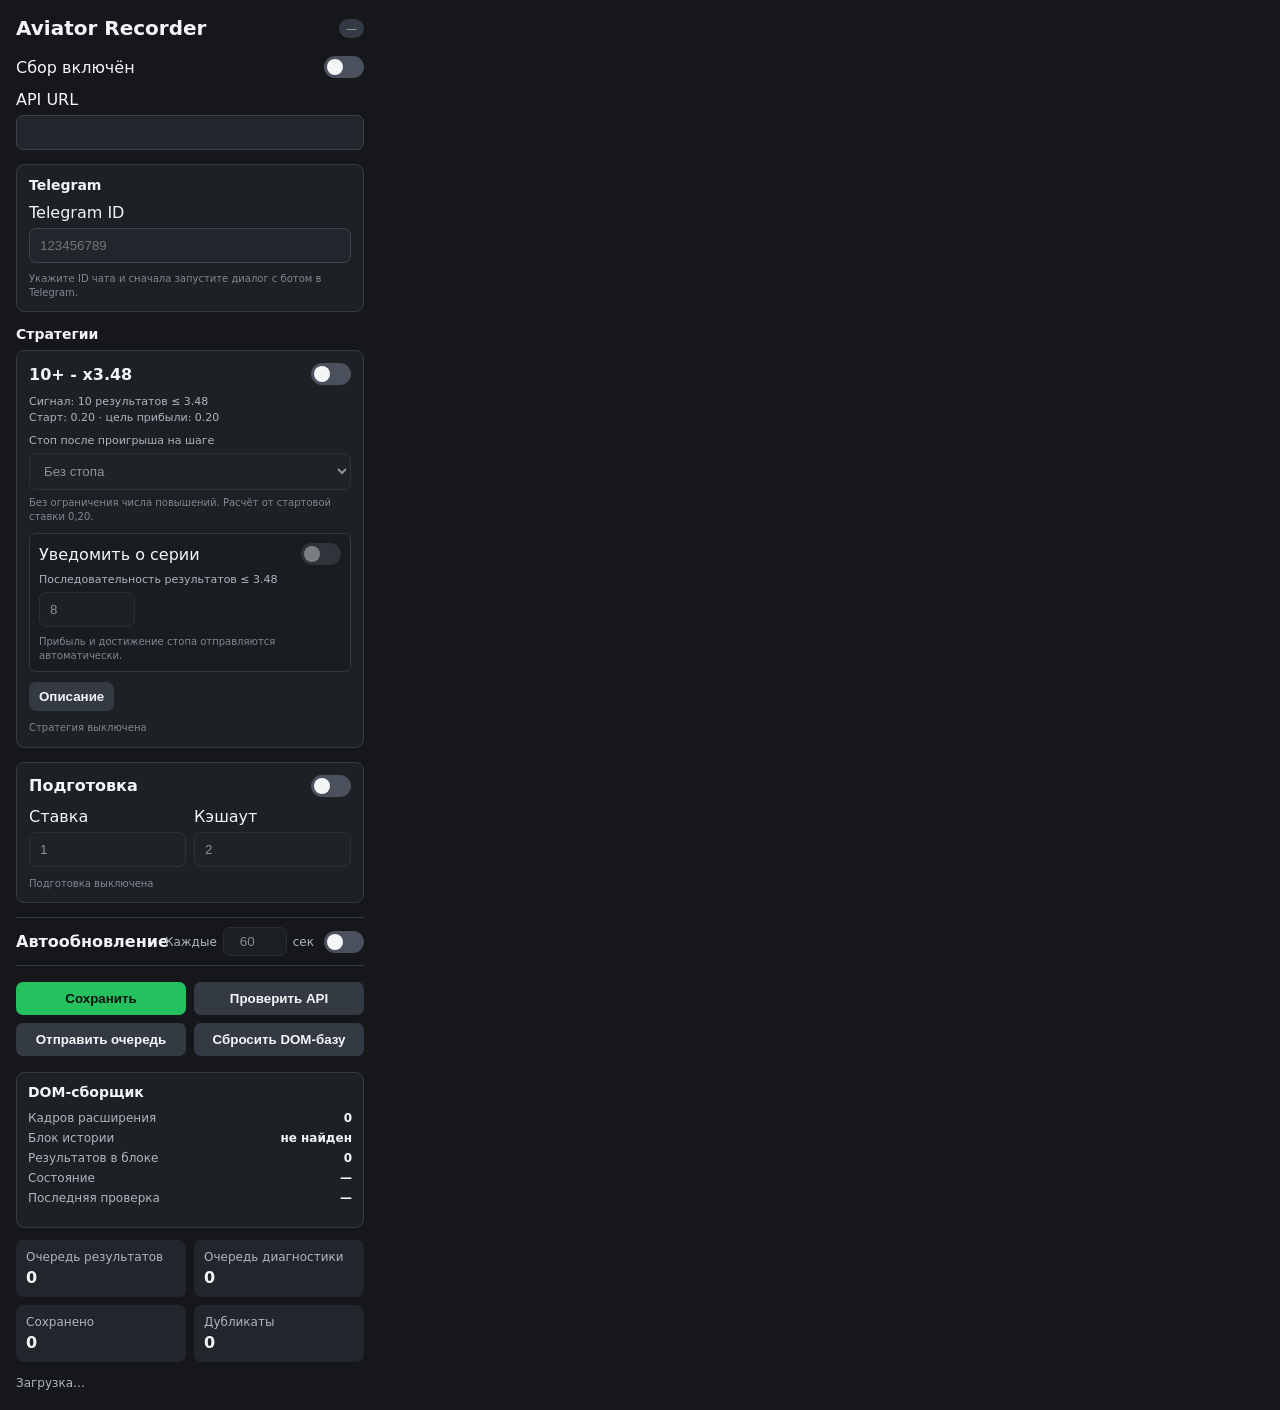
==== extension/src/popup/popup.html @ a1104848 "Что исправлено Подготовка уже при 8/10 При достижении 8/10 теперь выполняется такой порядок:  Состоя" ====
<!doctype html>
<html lang="ru">
<head>
  <meta charset="utf-8">
  <meta name="viewport" content="width=device-width, initial-scale=1">
  <title>Aviator History Recorder</title>
  <link rel="stylesheet" href="popup.css">
</head>
<body>
  <main class="panel">
    <div class="title-row">
      <h1>Aviator Recorder</h1>
      <span id="version" class="version">—</span>
    </div>

    <label class="switch-row">
      <span>Сбор включён</span>
      <span class="toggle-control">
        <input id="enabled" type="checkbox">
        <span class="toggle-track" aria-hidden="true"></span>
      </span>
    </label>

    <label class="field">
      <span>API URL</span>
      <input id="apiBaseUrl" type="url" autocomplete="off" spellcheck="false">
    </label>

    <section class="telegram-card" aria-labelledby="telegram-title">
      <h2 id="telegram-title">Telegram</h2>
      <label class="field">
        <span>Telegram ID</span>
        <input
          id="telegramChatId"
          type="text"
          inputmode="numeric"
          autocomplete="off"
          spellcheck="false"
          placeholder="123456789"
        >
      </label>
      <small id="telegramStatus">
        Укажите ID чата и сначала запустите диалог с ботом в Telegram.
      </small>
    </section>

    <section class="strategies-section" aria-labelledby="strategies-title">
      <h2 id="strategies-title">Стратегии</h2>
      <article class="strategy-card">
        <label class="switch-row strategy-switch">
          <span>10+ - x3.48</span>
          <span class="toggle-control">
            <input id="strategyTenPlusX348Enabled" type="checkbox">
            <span class="toggle-track" aria-hidden="true"></span>
          </span>
        </label>

        <div class="strategy-summary">
          <span>Сигнал: 10 результатов ≤ 3.48</span>
          <span>Старт: 0.20 · цель прибыли: 0.20</span>
        </div>

        <label class="field strategy-stop-field">
          <span>Стоп после проигрыша на шаге</span>
          <select id="strategyTenPlusX348StopStep" disabled></select>
          <small id="strategyStopDetails" class="strategy-stop-details"></small>
        </label>

        <div class="strategy-notification-settings">
          <label class="switch-row notification-switch">
            <span>Уведомить о серии</span>
            <span class="toggle-control">
              <input id="strategyTenPlusX348NotifySeriesEnabled" type="checkbox" disabled>
              <span class="toggle-track" aria-hidden="true"></span>
            </span>
          </label>
          <label class="field strategy-series-field">
            <span>Последовательность результатов ≤ 3.48</span>
            <input
              id="strategyTenPlusX348NotifySeriesLength"
              type="number"
              min="1"
              max="10"
              step="1"
              value="8"
              inputmode="numeric"
              disabled
            >
          </label>
          <small>Прибыль и достижение стопа отправляются автоматически.</small>
        </div>

        <button id="strategyDescription" type="button" class="secondary strategy-description">
          Описание
        </button>
        <small id="strategyStatus">Стратегия выключена</small>
      </article>
    </section>

    <section class="preparation-card" aria-labelledby="preparation-title">
      <label class="switch-row preparation-switch">
        <span id="preparation-title">Подготовка</span>
        <span class="toggle-control">
          <input id="preparationEnabled" type="checkbox">
          <span class="toggle-track" aria-hidden="true"></span>
        </span>
      </label>
      <div class="preparation-fields">
        <label class="field">
          <span>Ставка</span>
          <input
            id="preparationBet"
            type="number"
            min="0.01"
            max="999999999"
            step="0.01"
            value="1"
            inputmode="decimal"
            disabled
          >
        </label>
        <label class="field">
          <span>Кэшаут</span>
          <input
            id="preparationCashout"
            type="number"
            min="1.01"
            max="1000000"
            step="0.01"
            value="2"
            inputmode="decimal"
            disabled
          >
        </label>
      </div>
      <small id="preparationStatus">Подготовка выключена</small>
    </section>

    <section class="reload-row" aria-labelledby="reload-title">
      <span id="reload-title" class="reload-title">Автообновление</span>
      <label class="reload-period" for="pageAutoReloadSeconds">
        <span>Каждые</span>
        <input
          id="pageAutoReloadSeconds"
          type="number"
          min="5"
          max="86400"
          step="1"
          value="60"
          inputmode="numeric"
          aria-label="Интервал автообновления в секундах"
          disabled
        >
        <span>сек</span>
      </label>
      <label class="toggle-control" title="Включить автообновление">
        <input
          id="pageAutoReloadEnabled"
          type="checkbox"
          aria-label="Автообновление"
        >
        <span class="toggle-track" aria-hidden="true"></span>
      </label>
    </section>

    <div class="buttons">
      <button id="save" type="button">Сохранить</button>
      <button id="test" type="button" class="secondary">Проверить API</button>
      <button id="flush" type="button" class="secondary">Отправить очередь</button>
      <button id="resetDom" type="button" class="secondary">Сбросить DOM-базу</button>
    </div>

    <section class="collector-card">
      <h2>DOM-сборщик</h2>
      <div class="collector-row"><span>Кадров расширения</span><strong id="framesSeen">0</strong></div>
      <div class="collector-row"><span>Блок истории</span><strong id="historyFound">не найден</strong></div>
      <div class="collector-row"><span>Результатов в блоке</span><strong id="historySize">0</strong></div>
      <div class="collector-row"><span>Состояние</span><strong id="collectorStage">—</strong></div>
      <div class="collector-row"><span>Последняя проверка</span><strong id="collectorObservedAt">—</strong></div>
      <p id="collectorFrameUrl" class="frame-url"></p>
    </section>

    <section class="status-grid">
      <div><span>Очередь результатов</span><strong id="resultQueueSize">0</strong></div>
      <div><span>Очередь диагностики</span><strong id="sampleQueueSize">0</strong></div>
      <div><span>Сохранено</span><strong id="acceptedResults">0</strong></div>
      <div><span>Дубликаты</span><strong id="duplicateResults">0</strong></div>
    </section>

    <p id="status" class="status">Загрузка…</p>
  </main>

  <dialog id="strategyDescriptionDialog" class="strategy-dialog">
    <div class="strategy-dialog-header">
      <strong>10+ - x3.48</strong>
      <button id="strategyDescriptionClose" type="button" class="secondary">Закрыть</button>
    </div>
    <ol>
      <li>Стратегия считает подряд результаты, которые меньше либо равны 3.48.</li>
      <li>На значении 8/10 автообновление страницы приостанавливается.</li>
      <li>Если до 10/10 выпадает результат выше 3.48, счётчик сбрасывается, а автообновление возобновляется.</li>
      <li>После 10/10 стратегия проверяет вкладку «Авто», авто кешаут 3.48 и сумму ставки 0.20.</li>
      <li>Ставка ставится на следующий раунд нажатием штатной кнопки «Ставка».</li>
      <li>Результат строго выше 3.48 считается победой. Выплата рассчитывается по фиксированному кэшауту 3.48.</li>
      <li>После проигрыша следующая ставка округляется вверх до шага 0.01 так, чтобы вернуть весь минус и получить не менее 0.20.</li>
      <li>При выбранном стопе цикл завершается после проигрыша на указанном шаге.</li>
      <li>После прибыли не менее 0.20 или достижения стопа ставки прекращаются, счётчик начинается заново, автообновление возобновляется.</li>
      <li>Telegram сообщает о выбранной длине серии, прибыли и стопе. В итоговых уведомлениях указываются шаг завершения и просадка.</li>
    </ol>
  </dialog>

  <script type="module" src="popup.js"></script>
</body>
</html>
---- extension/src/popup/popup.css ----
:root {
  color-scheme: dark;
  font-family: Inter, system-ui, -apple-system, BlinkMacSystemFont, "Segoe UI", sans-serif;
}

body {
  width: 380px;
  margin: 0;
  background: #15171b;
  color: #f3f5f7;
}

.panel {
  padding: 16px;
}

.title-row {
  display: flex;
  align-items: center;
  justify-content: space-between;
  gap: 12px;
  margin-bottom: 16px;
}

h1,
h2 {
  margin: 0;
}

h1 {
  font-size: 20px;
}

h2 {
  font-size: 14px;
}

.version {
  padding: 3px 7px;
  border-radius: 999px;
  background: #343a43;
  color: #aeb5bf;
  font-size: 11px;
}

.switch-row,
.field {
  display: flex;
  justify-content: space-between;
  gap: 12px;
  margin-bottom: 12px;
}

.switch-row {
  align-items: center;
  cursor: pointer;
}

.field {
  flex-direction: column;
  gap: 6px;
}

input[type="url"],
input[type="password"],
input[type="text"],
input[type="number"],
select {
  box-sizing: border-box;
  width: 100%;
  padding: 9px 10px;
  border: 1px solid #3d424c;
  border-radius: 7px;
  background: #22262c;
  color: #fff;
}

input:disabled,
select:disabled,
button:disabled {
  cursor: not-allowed;
  opacity: 0.5;
}

.strategies-section {
  display: grid;
  gap: 8px;
  margin-top: 14px;
}

.telegram-card,
.strategy-card,
.preparation-card,
.collector-card {
  border: 1px solid #343a43;
  border-radius: 8px;
  background: #1d2025;
}

.telegram-card {
  display: grid;
  gap: 9px;
  margin-top: 14px;
  padding: 12px;
}

.telegram-card h2 {
  margin-bottom: 1px;
}

.telegram-card .field {
  margin-bottom: 0;
}

.telegram-card small {
  color: #7f8792;
  font-size: 10px;
  line-height: 1.35;
  overflow-wrap: anywhere;
}

.telegram-card small.ok {
  color: #69e79a;
}

.telegram-card small.error {
  color: #ff8585;
}

.strategy-card {
  display: grid;
  gap: 10px;
  padding: 12px;
}

.strategy-card .switch-row,
.strategy-card .field,
.preparation-card .switch-row,
.preparation-card .field {
  margin-bottom: 0;
}

.strategy-switch,
.preparation-switch {
  align-items: center;
  font-weight: 600;
}

.strategy-summary {
  display: grid;
  gap: 3px;
  color: #aeb5bf;
  font-size: 11px;
}

.strategy-stop-field span,
.strategy-series-field span {
  color: #aeb5bf;
  font-size: 11px;
}

.strategy-stop-details {
  color: #7f8792;
  font-size: 10px;
  line-height: 1.35;
  overflow-wrap: anywhere;
}

.strategy-notification-settings {
  display: grid;
  gap: 8px;
  padding: 9px;
  border: 1px solid #343a43;
  border-radius: 7px;
  background: #191c20;
}

.strategy-notification-settings .switch-row,
.strategy-notification-settings .field {
  margin-bottom: 0;
}

.strategy-notification-settings > small {
  color: #7f8792;
  font-size: 10px;
  line-height: 1.35;
}

.notification-switch {
  align-items: center;
}

.strategy-series-field input {
  width: 96px;
}

.strategy-description {
  justify-self: start;
  padding: 7px 10px;
}

.strategy-card > small,
.preparation-card > small {
  color: #7f8792;
  font-size: 10px;
  line-height: 1.35;
  overflow-wrap: anywhere;
}

.strategy-card > small.ok,
.preparation-card > small.ok {
  color: #69e79a;
}

.strategy-card > small.error,
.preparation-card > small.error {
  color: #ff8585;
}

.preparation-card {
  display: grid;
  gap: 10px;
  margin: 14px 0 0;
  padding: 12px;
}

.preparation-fields {
  display: grid;
  grid-template-columns: 1fr 1fr;
  gap: 8px;
}

.reload-row {
  display: grid;
  grid-template-columns: auto 1fr auto;
  align-items: center;
  gap: 10px;
  margin-top: 14px;
  padding: 9px 0;
  border-top: 1px solid #343a43;
  border-bottom: 1px solid #343a43;
}

.reload-title {
  font-weight: 600;
  white-space: nowrap;
}

.reload-period {
  display: flex;
  align-items: center;
  justify-content: flex-end;
  gap: 6px;
  min-width: 0;
  color: #aeb5bf;
  font-size: 12px;
  white-space: nowrap;
}

.reload-period input[type="number"] {
  width: 64px;
  padding: 6px 7px;
  text-align: center;
}

.toggle-control {
  position: relative;
  display: inline-flex;
  flex: 0 0 auto;
  width: 40px;
  height: 22px;
  cursor: pointer;
}

.toggle-control input {
  position: absolute;
  width: 1px;
  height: 1px;
  margin: 0;
  opacity: 0;
}

.toggle-track {
  position: absolute;
  inset: 0;
  border-radius: 999px;
  background: #4a515c;
  transition: background 140ms ease, opacity 140ms ease;
}

.toggle-track::after {
  content: "";
  position: absolute;
  top: 3px;
  left: 3px;
  width: 16px;
  height: 16px;
  border-radius: 50%;
  background: #f3f5f7;
  transition: transform 140ms ease;
}

.toggle-control input:checked + .toggle-track {
  background: #25c15f;
}

.toggle-control input:checked + .toggle-track::after {
  transform: translateX(18px);
}

.toggle-control input:focus-visible + .toggle-track {
  outline: 2px solid #8fd9aa;
  outline-offset: 2px;
}

.toggle-control input:disabled + .toggle-track {
  cursor: not-allowed;
  opacity: 0.45;
}

.buttons {
  display: grid;
  grid-template-columns: 1fr 1fr;
  gap: 8px;
  margin: 16px 0;
}

button {
  padding: 9px 10px;
  border: 0;
  border-radius: 7px;
  background: #25c15f;
  color: #07130b;
  font-weight: 700;
  cursor: pointer;
}

button.secondary {
  background: #343a43;
  color: #f3f5f7;
}

.collector-card {
  margin-bottom: 12px;
  padding: 11px;
}

.collector-card h2 {
  margin-bottom: 8px;
}

.collector-row {
  display: flex;
  align-items: baseline;
  justify-content: space-between;
  gap: 12px;
  padding: 3px 0;
  font-size: 12px;
}

.collector-row span {
  color: #aeb5bf;
}

.collector-row strong {
  max-width: 190px;
  text-align: right;
  overflow-wrap: anywhere;
}

.ok-text {
  color: #69e79a;
}

.frame-url {
  margin: 8px 0 0;
  color: #7f8792;
  font-size: 10px;
  overflow-wrap: anywhere;
}

.status-grid {
  display: grid;
  grid-template-columns: 1fr 1fr;
  gap: 8px;
}

.status-grid div {
  display: flex;
  flex-direction: column;
  gap: 4px;
  padding: 10px;
  border-radius: 7px;
  background: #22262c;
}

.status-grid span {
  color: #aeb5bf;
  font-size: 12px;
}

.status {
  min-height: 18px;
  margin: 14px 0 0;
  color: #aeb5bf;
  font-size: 12px;
  overflow-wrap: anywhere;
}

.status.error {
  color: #ff8585;
}

.status.ok {
  color: #69e79a;
}

.strategy-dialog {
  box-sizing: border-box;
  width: min(350px, calc(100vw - 24px));
  max-height: 520px;
  padding: 14px;
  border: 1px solid #4a515c;
  border-radius: 10px;
  background: #1d2025;
  color: #f3f5f7;
  box-shadow: 0 16px 45px rgba(0, 0, 0, 0.5);
}

.strategy-dialog::backdrop {
  background: rgba(0, 0, 0, 0.68);
}

.strategy-dialog-header {
  display: flex;
  align-items: center;
  justify-content: space-between;
  gap: 12px;
}

.strategy-dialog ol {
  margin: 14px 0 0;
  padding-left: 20px;
  color: #d3d8df;
  font-size: 12px;
  line-height: 1.45;
}

.strategy-dialog li + li {
  margin-top: 7px;
}
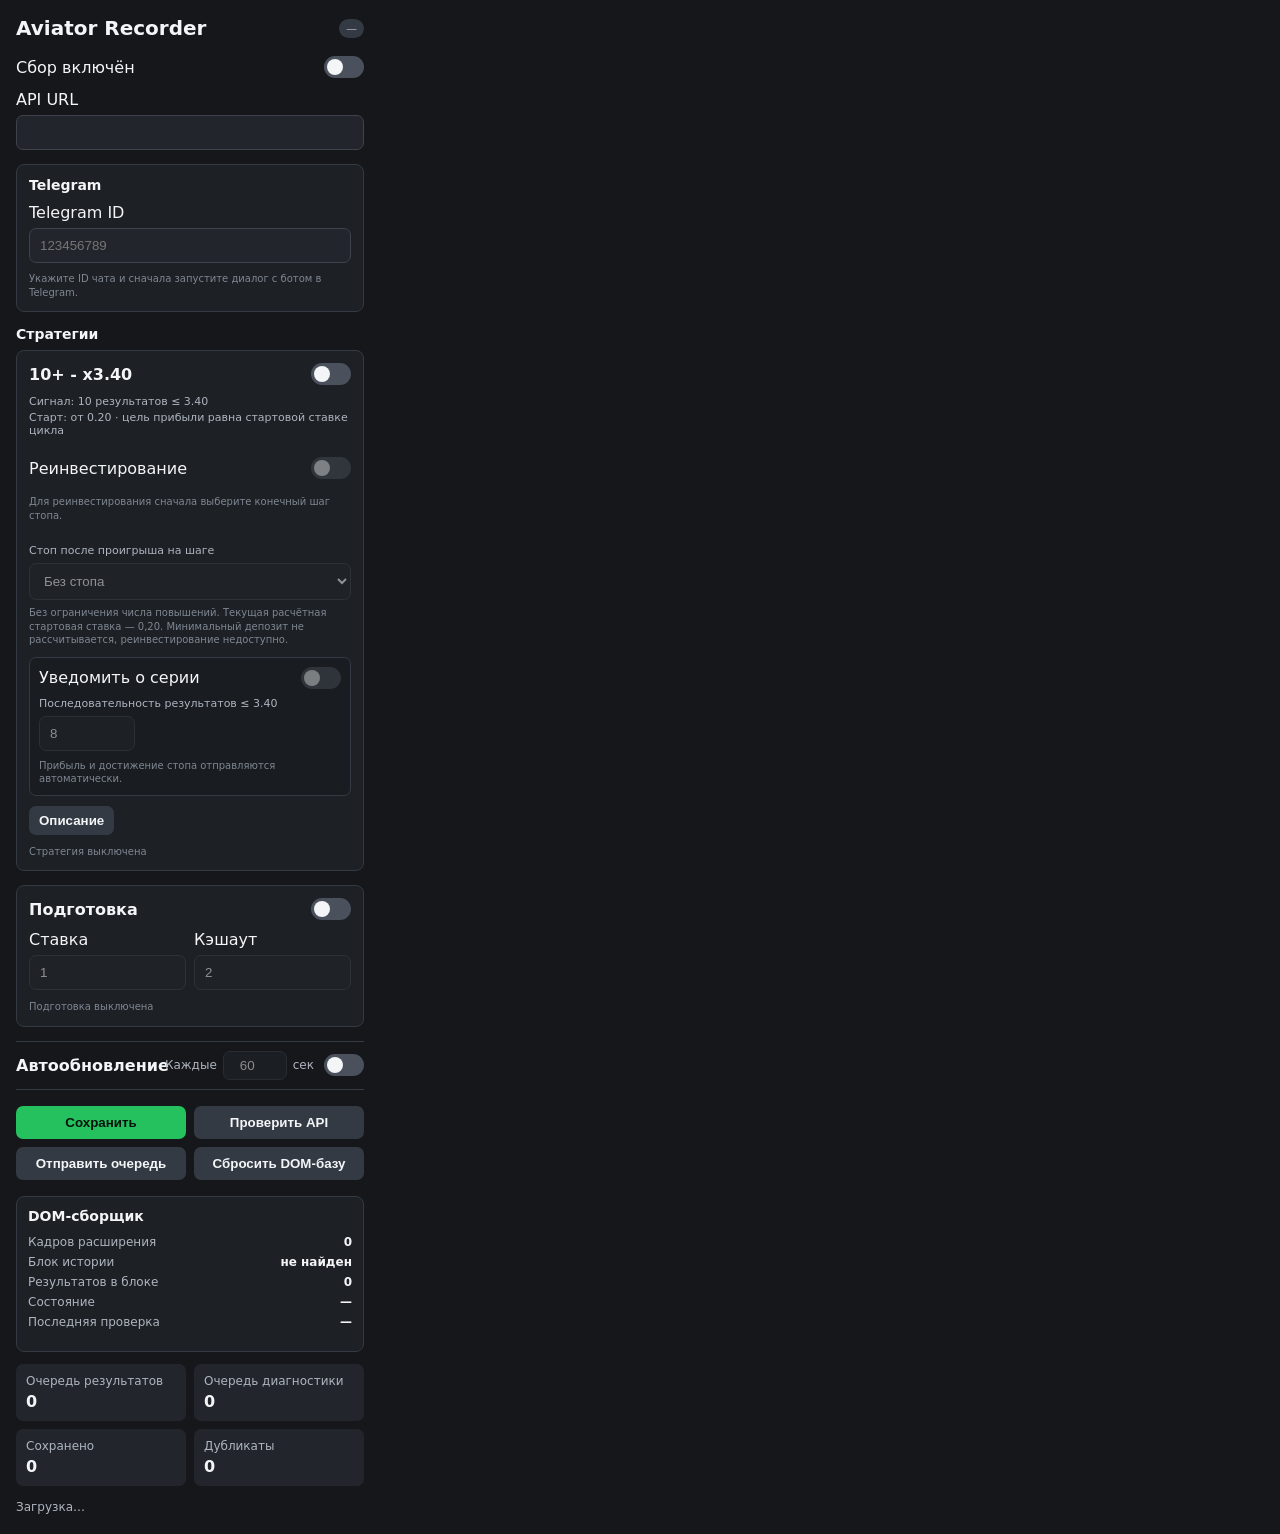
==== commit c29b46d5: "3.48 -> 3.40 + реинвестирование Минимальный депозит = сумма всех ставок до выбранного стопа включите" ====
--- a/extension/src/popup/popup.html
+++ b/extension/src/popup/popup.html
@@ -48,21 +48,32 @@
       <h2 id="strategies-title">Стратегии</h2>
       <article class="strategy-card">
         <label class="switch-row strategy-switch">
-          <span>10+ - x3.48</span>
+          <span>10+ - x3.40</span>
           <span class="toggle-control">
-            <input id="strategyTenPlusX348Enabled" type="checkbox">
+            <input id="strategyTenPlusX340Enabled" type="checkbox">
             <span class="toggle-track" aria-hidden="true"></span>
           </span>
         </label>
 
         <div class="strategy-summary">
-          <span>Сигнал: 10 результатов ≤ 3.48</span>
-          <span>Старт: 0.20 · цель прибыли: 0.20</span>
+          <span>Сигнал: 10 результатов ≤ 3.40</span>
+          <span>Старт: от 0.20 · цель прибыли равна стартовой ставке цикла</span>
         </div>
+
+        <label class="switch-row reinvestment-switch">
+          <span>Реинвестирование</span>
+          <span class="toggle-control">
+            <input id="strategyTenPlusX340ReinvestmentEnabled" type="checkbox" disabled>
+            <span class="toggle-track" aria-hidden="true"></span>
+          </span>
+        </label>
+        <small id="strategyReinvestmentNote" class="strategy-reinvestment-note">
+          Минимальный депозит и шаг реинвестирования рассчитываются от выбранного стопа.
+        </small>
 
         <label class="field strategy-stop-field">
           <span>Стоп после проигрыша на шаге</span>
-          <select id="strategyTenPlusX348StopStep" disabled></select>
+          <select id="strategyTenPlusX340StopStep" disabled></select>
           <small id="strategyStopDetails" class="strategy-stop-details"></small>
         </label>
 
@@ -70,14 +81,14 @@
           <label class="switch-row notification-switch">
             <span>Уведомить о серии</span>
             <span class="toggle-control">
-              <input id="strategyTenPlusX348NotifySeriesEnabled" type="checkbox" disabled>
+              <input id="strategyTenPlusX340NotifySeriesEnabled" type="checkbox" disabled>
               <span class="toggle-track" aria-hidden="true"></span>
             </span>
           </label>
           <label class="field strategy-series-field">
-            <span>Последовательность результатов ≤ 3.48</span>
+            <span>Последовательность результатов ≤ 3.40</span>
             <input
-              id="strategyTenPlusX348NotifySeriesLength"
+              id="strategyTenPlusX340NotifySeriesLength"
               type="number"
               min="1"
               max="10"
@@ -192,19 +203,20 @@
 
   <dialog id="strategyDescriptionDialog" class="strategy-dialog">
     <div class="strategy-dialog-header">
-      <strong>10+ - x3.48</strong>
+      <strong>10+ - x3.40</strong>
       <button id="strategyDescriptionClose" type="button" class="secondary">Закрыть</button>
     </div>
     <ol>
-      <li>Стратегия считает подряд результаты, которые меньше либо равны 3.48.</li>
+      <li>Стратегия считает подряд результаты, которые меньше либо равны 3.40.</li>
       <li>На значении 8/10 автообновление страницы приостанавливается.</li>
-      <li>Если до 10/10 выпадает результат выше 3.48, счётчик сбрасывается, а автообновление возобновляется.</li>
-      <li>После 10/10 стратегия проверяет вкладку «Авто», авто кешаут 3.48 и сумму ставки 0.20.</li>
+      <li>Если до 10/10 выпадает результат выше 3.40, счётчик сбрасывается, а автообновление возобновляется.</li>
+      <li>На 8/10 стратегия заранее проверяет вкладку «Авто», авто кешаут 3.40 и актуальную стартовую ставку следующего цикла.</li>
       <li>Ставка ставится на следующий раунд нажатием штатной кнопки «Ставка».</li>
-      <li>Результат строго выше 3.48 считается победой. Выплата рассчитывается по фиксированному кэшауту 3.48.</li>
-      <li>После проигрыша следующая ставка округляется вверх до шага 0.01 так, чтобы вернуть весь минус и получить не менее 0.20.</li>
+      <li>Результат строго выше 3.40 считается победой. Выплата рассчитывается по фиксированному кэшауту 3.40.</li>
+      <li>После проигрыша следующая ставка округляется вверх до шага 0.01 так, чтобы вернуть весь минус и получить прибыль не меньше стартовой ставки текущего цикла.</li>
+      <li>При включённом реинвестировании минимальный виртуальный депозит равен сумме ставок до выбранного стопа включительно, округлённой вверх до целого. Шаг роста равен минимальному депозиту, делённому на 20: за каждый полный шаг стартовая ставка нового цикла увеличивается на 0,01. Внутри начатого цикла она не меняется.</li>
       <li>При выбранном стопе цикл завершается после проигрыша на указанном шаге.</li>
-      <li>После прибыли не менее 0.20 или достижения стопа ставки прекращаются, счётчик начинается заново, автообновление возобновляется.</li>
+      <li>После прибыли или достижения стопа обновляется виртуальный баланс стратегии, ставки прекращаются, счётчик начинается заново, автообновление возобновляется.</li>
       <li>Telegram сообщает о выбранной длине серии, прибыли и стопе. В итоговых уведомлениях указываются шаг завершения и просадка.</li>
     </ol>
   </dialog>
--- a/extension/src/popup/popup.css
+++ b/extension/src/popup/popup.css
@@ -449,3 +449,13 @@
 .strategy-dialog li + li {
   margin-top: 7px;
 }
+
+.reinvestment-switch {
+  margin-top: 10px;
+}
+
+.strategy-reinvestment-note {
+  display: block;
+  margin: 6px 0 12px;
+  line-height: 1.35;
+}
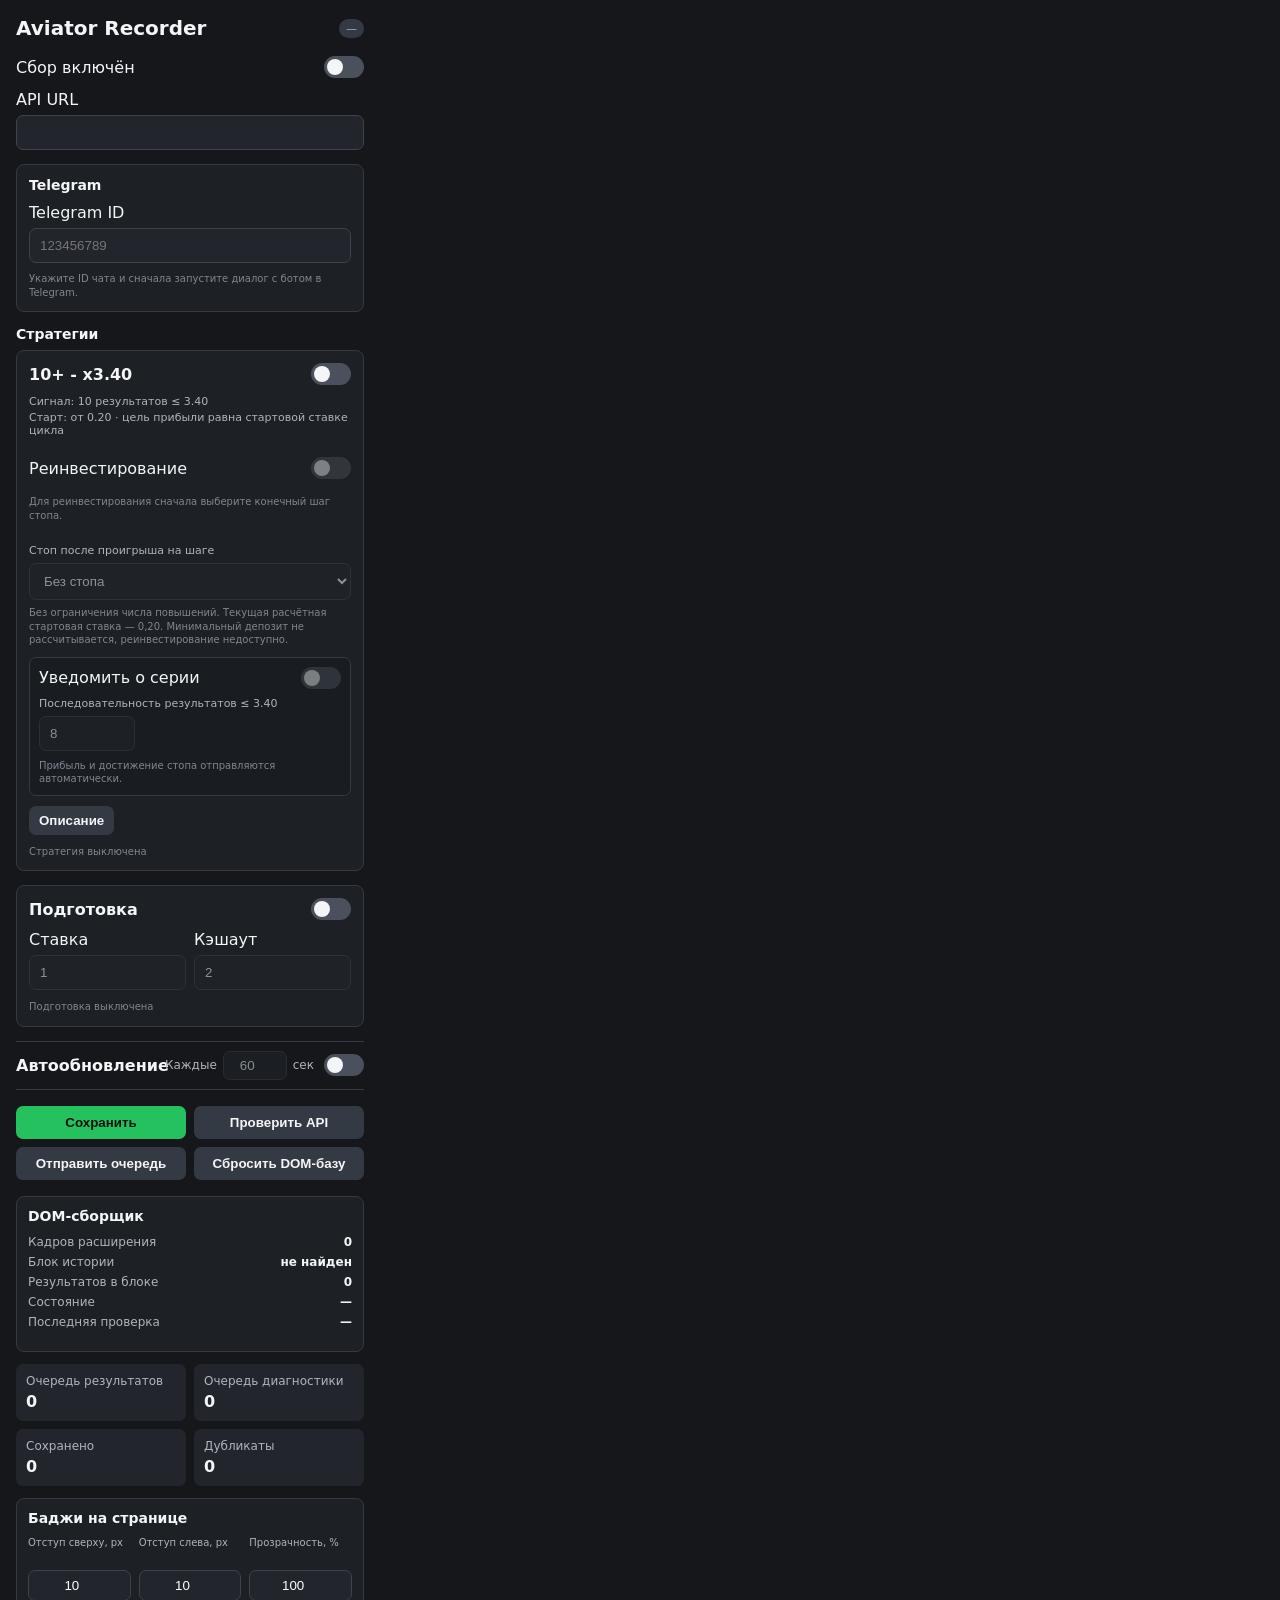
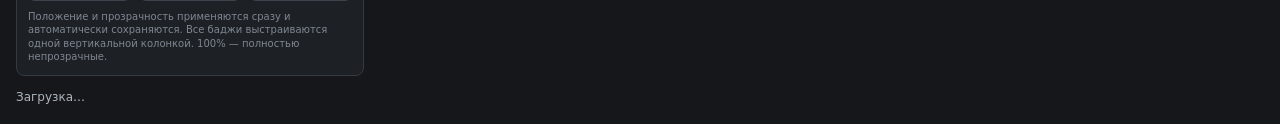
==== commit ce2c1820: "Добавлено Внизу popup появился раздел «Баджи на странице»:  отступ от верхнего края: 0–10000 px; отс" ====
--- a/extension/src/popup/popup.html
+++ b/extension/src/popup/popup.html
@@ -198,6 +198,50 @@
       <div><span>Дубликаты</span><strong id="duplicateResults">0</strong></div>
     </section>
 
+
+    <section class="badge-settings-card" aria-labelledby="badge-settings-title">
+      <h2 id="badge-settings-title">Баджи на странице</h2>
+      <div class="badge-settings-grid">
+        <label class="field">
+          <span>Отступ сверху, px</span>
+          <input
+            id="badgeOffsetTopPx"
+            type="number"
+            min="0"
+            max="10000"
+            step="1"
+            value="10"
+            inputmode="numeric"
+          >
+        </label>
+        <label class="field">
+          <span>Отступ слева, px</span>
+          <input
+            id="badgeOffsetLeftPx"
+            type="number"
+            min="0"
+            max="10000"
+            step="1"
+            value="10"
+            inputmode="numeric"
+          >
+        </label>
+        <label class="field">
+          <span>Прозрачность, %</span>
+          <input
+            id="badgeOpacityPercent"
+            type="number"
+            min="10"
+            max="100"
+            step="1"
+            value="100"
+            inputmode="numeric"
+          >
+        </label>
+      </div>
+      <small>Положение и прозрачность применяются сразу и автоматически сохраняются. Все баджи выстраиваются одной вертикальной колонкой. 100% — полностью непрозрачные.</small>
+    </section>
+
     <p id="status" class="status">Загрузка…</p>
   </main>
 
--- a/extension/src/popup/popup.css
+++ b/extension/src/popup/popup.css
@@ -91,6 +91,7 @@
 .telegram-card,
 .strategy-card,
 .preparation-card,
+.badge-settings-card,
 .collector-card {
   border: 1px solid #343a43;
   border-radius: 8px;
@@ -340,6 +341,45 @@
   color: #f3f5f7;
 }
 
+.badge-settings-card {
+  display: grid;
+  gap: 9px;
+  margin-top: 12px;
+  padding: 11px;
+}
+
+.badge-settings-card h2 {
+  margin-bottom: 1px;
+}
+
+.badge-settings-grid {
+  display: grid;
+  grid-template-columns: repeat(3, minmax(0, 1fr));
+  gap: 8px;
+}
+
+.badge-settings-grid .field {
+  margin-bottom: 0;
+}
+
+.badge-settings-grid .field span {
+  min-height: 28px;
+  color: #aeb5bf;
+  font-size: 10px;
+  line-height: 1.3;
+}
+
+.badge-settings-grid input {
+  padding: 7px 8px;
+  text-align: center;
+}
+
+.badge-settings-card > small {
+  color: #7f8792;
+  font-size: 10px;
+  line-height: 1.35;
+}
+
 .collector-card {
   margin-bottom: 12px;
   padding: 11px;
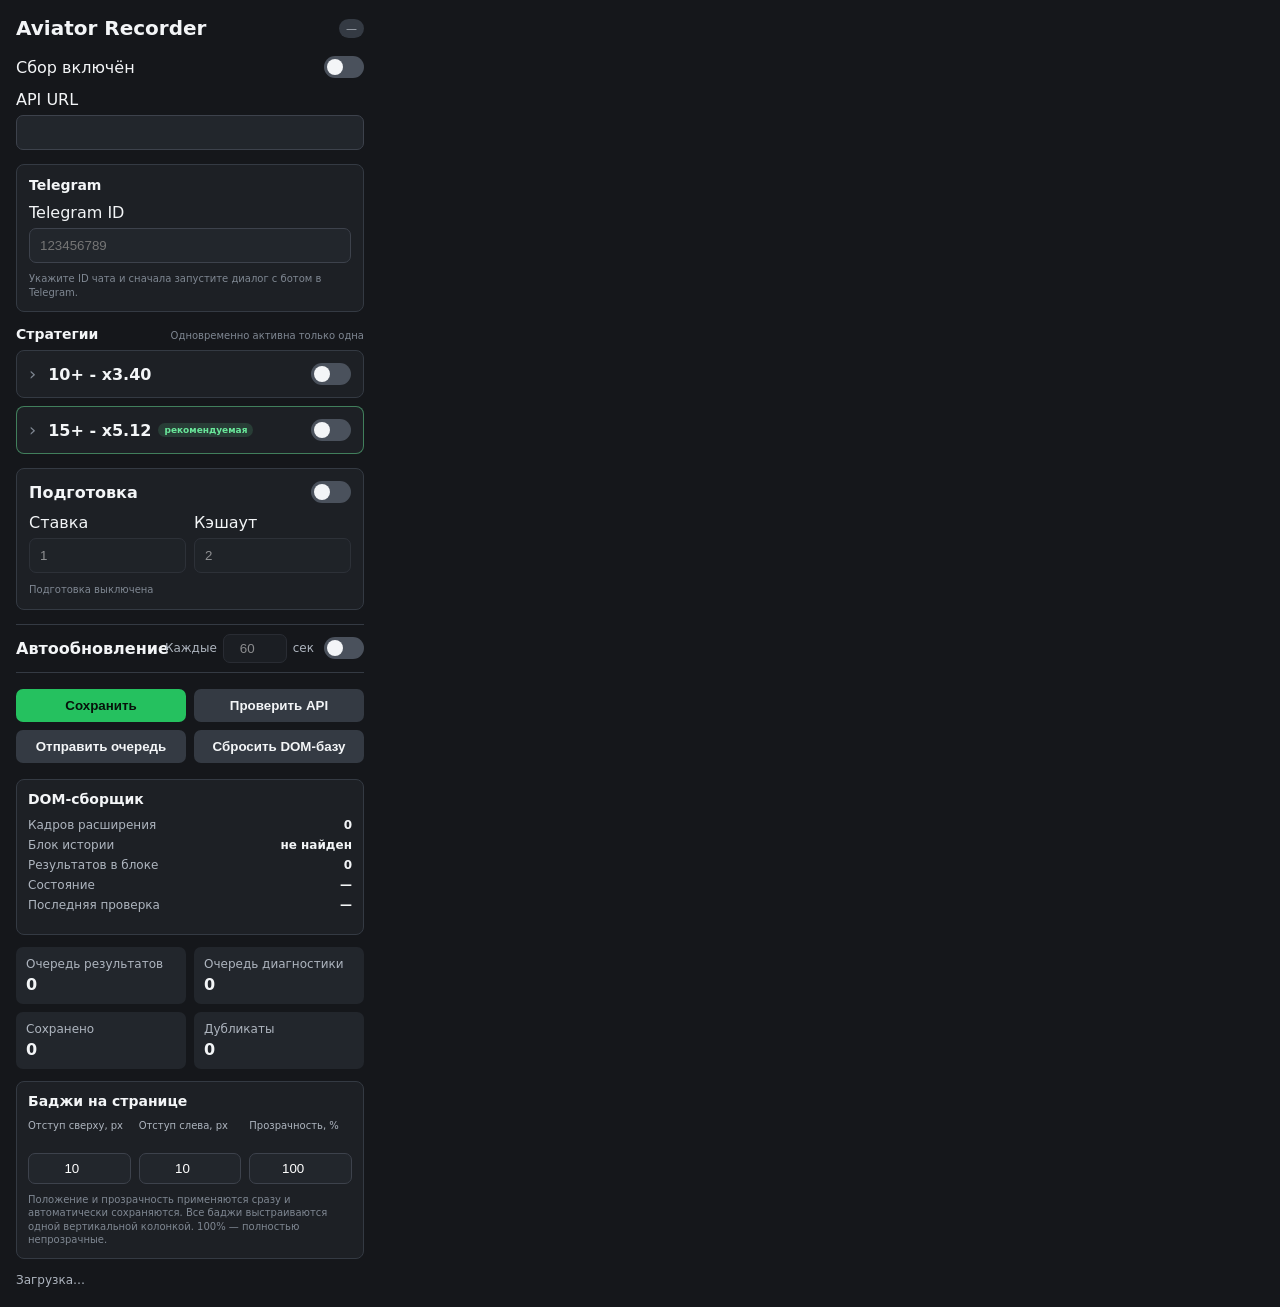
==== commit 2e16f24b: "добавлена стратегия 15+ — x5.12; сигнал после 15 результатов ≤5.12; подготовка интерфейса на 13/15; " ====
--- a/extension/src/popup/popup.html
+++ b/extension/src/popup/popup.html
@@ -45,67 +45,155 @@
     </section>
 
     <section class="strategies-section" aria-labelledby="strategies-title">
-      <h2 id="strategies-title">Стратегии</h2>
-      <article class="strategy-card">
-        <label class="switch-row strategy-switch">
-          <span>10+ - x3.40</span>
-          <span class="toggle-control">
+      <div class="strategies-heading-row">
+        <h2 id="strategies-title">Стратегии</h2>
+        <small>Одновременно активна только одна</small>
+      </div>
+
+      <details class="strategy-card" id="strategyTenPlusX340Card">
+        <summary class="strategy-card-summary">
+          <span class="strategy-card-title">10+ - x3.40</span>
+          <label class="toggle-control strategy-summary-toggle" title="Включить стратегию">
             <input id="strategyTenPlusX340Enabled" type="checkbox">
             <span class="toggle-track" aria-hidden="true"></span>
-          </span>
-        </label>
-
-        <div class="strategy-summary">
-          <span>Сигнал: 10 результатов ≤ 3.40</span>
-          <span>Старт: от 0.20 · цель прибыли равна стартовой ставке цикла</span>
-        </div>
-
-        <label class="switch-row reinvestment-switch">
-          <span>Реинвестирование</span>
-          <span class="toggle-control">
-            <input id="strategyTenPlusX340ReinvestmentEnabled" type="checkbox" disabled>
-            <span class="toggle-track" aria-hidden="true"></span>
-          </span>
-        </label>
-        <small id="strategyReinvestmentNote" class="strategy-reinvestment-note">
-          Минимальный депозит и шаг реинвестирования рассчитываются от выбранного стопа.
-        </small>
-
-        <label class="field strategy-stop-field">
-          <span>Стоп после проигрыша на шаге</span>
-          <select id="strategyTenPlusX340StopStep" disabled></select>
-          <small id="strategyStopDetails" class="strategy-stop-details"></small>
-        </label>
-
-        <div class="strategy-notification-settings">
-          <label class="switch-row notification-switch">
-            <span>Уведомить о серии</span>
+          </label>
+        </summary>
+
+        <div class="strategy-card-body">
+          <div class="strategy-summary">
+            <span>Сигнал: 10 результатов ≤ 3.40</span>
+            <span>Старт: от 0.20 · цель прибыли равна стартовой ставке цикла</span>
+          </div>
+
+          <label class="switch-row reinvestment-switch">
+            <span>Реинвестирование</span>
             <span class="toggle-control">
-              <input id="strategyTenPlusX340NotifySeriesEnabled" type="checkbox" disabled>
+              <input id="strategyTenPlusX340ReinvestmentEnabled" type="checkbox" disabled>
               <span class="toggle-track" aria-hidden="true"></span>
             </span>
           </label>
-          <label class="field strategy-series-field">
-            <span>Последовательность результатов ≤ 3.40</span>
+          <small id="strategyReinvestmentNote" class="strategy-reinvestment-note">
+            Минимальный депозит и шаг реинвестирования рассчитываются от выбранного стопа.
+          </small>
+
+          <label class="field strategy-stop-field">
+            <span>Стоп после проигрыша на шаге</span>
+            <select id="strategyTenPlusX340StopStep" disabled></select>
+            <small id="strategyStopDetails" class="strategy-stop-details"></small>
+          </label>
+
+          <div class="strategy-notification-settings">
+            <label class="switch-row notification-switch">
+              <span>Уведомить о серии</span>
+              <span class="toggle-control">
+                <input id="strategyTenPlusX340NotifySeriesEnabled" type="checkbox" disabled>
+                <span class="toggle-track" aria-hidden="true"></span>
+              </span>
+            </label>
+            <label class="field strategy-series-field">
+              <span>Последовательность результатов ≤ 3.40</span>
+              <input
+                id="strategyTenPlusX340NotifySeriesLength"
+                type="number"
+                min="1"
+                max="10"
+                step="1"
+                value="8"
+                inputmode="numeric"
+                disabled
+              >
+            </label>
+            <small>Прибыль и достижение стопа отправляются автоматически.</small>
+          </div>
+
+          <button id="strategyDescription" type="button" class="secondary strategy-description">
+            Описание
+          </button>
+          <small id="strategyStatusX340">Стратегия выключена</small>
+        </div>
+      </details>
+
+      <details class="strategy-card strategy-card-recommended" id="strategyFifteenPlusX512Card">
+        <summary class="strategy-card-summary">
+          <span class="strategy-card-title">
+            15+ - x5.12
+            <span class="strategy-recommended-badge">рекомендуемая</span>
+          </span>
+          <label class="toggle-control strategy-summary-toggle" title="Включить стратегию">
+            <input id="strategyFifteenPlusX512Enabled" type="checkbox">
+            <span class="toggle-track" aria-hidden="true"></span>
+          </label>
+        </summary>
+
+        <div class="strategy-card-body">
+          <div class="strategy-summary">
+            <span>Сигнал: 15 результатов ≤ 5.12</span>
+            <span>Фиксированный стоп: 16 шагов · стартовая ставка 0.20</span>
+          </div>
+
+          <label class="field strategy-deposit-field">
+            <span>Стартовый депозит</span>
             <input
-              id="strategyTenPlusX340NotifySeriesLength"
+              id="strategyFifteenPlusX512StartingDeposit"
               type="number"
-              min="1"
-              max="10"
-              step="1"
-              value="8"
+              min="14"
+              max="1400000"
+              step="14"
+              value="14"
               inputmode="numeric"
               disabled
             >
-          </label>
-          <small>Прибыль и достижение стопа отправляются автоматически.</small>
+            <small id="strategyFifteenPlusX512DepositNote" class="strategy-stop-details">
+              Минимум 14. Допустимые значения: 14, 28, 42… Базовая ставка остаётся 0.20; больший депозит увеличивает запас банка.
+            </small>
+          </label>
+
+          <label class="switch-row reinvestment-switch">
+            <span>Реинвестирование</span>
+            <span class="toggle-control">
+              <input id="strategyFifteenPlusX512ReinvestmentEnabled" type="checkbox" disabled>
+              <span class="toggle-track" aria-hidden="true"></span>
+            </span>
+          </label>
+          <small id="strategyFifteenPlusX512ReinvestmentNote" class="strategy-reinvestment-note">
+            При выключенном реинвестировании базовая ставка всегда 0.20.
+          </small>
+
+          <div class="strategy-fixed-details">
+            <strong>Прогрессия до стопа</strong>
+            <span id="strategyFifteenPlusX512StopDetails"></span>
+          </div>
+
+          <div class="strategy-notification-settings">
+            <label class="switch-row notification-switch">
+              <span>Уведомить о серии</span>
+              <span class="toggle-control">
+                <input id="strategyFifteenPlusX512NotifySeriesEnabled" type="checkbox" disabled>
+                <span class="toggle-track" aria-hidden="true"></span>
+              </span>
+            </label>
+            <label class="field strategy-series-field">
+              <span>Последовательность результатов ≤ 5.12</span>
+              <input
+                id="strategyFifteenPlusX512NotifySeriesLength"
+                type="number"
+                min="1"
+                max="15"
+                step="1"
+                value="13"
+                inputmode="numeric"
+                disabled
+              >
+            </label>
+            <small>Прибыль и достижение стопа отправляются автоматически.</small>
+          </div>
+
+          <button id="strategyFifteenPlusX512Description" type="button" class="secondary strategy-description">
+            Описание
+          </button>
+          <small id="strategyStatusX512">Стратегия выключена</small>
         </div>
-
-        <button id="strategyDescription" type="button" class="secondary strategy-description">
-          Описание
-        </button>
-        <small id="strategyStatus">Стратегия выключена</small>
-      </article>
+      </details>
     </section>
 
     <section class="preparation-card" aria-labelledby="preparation-title">
@@ -265,6 +353,25 @@
     </ol>
   </dialog>
 
+
+  <dialog id="strategyFifteenPlusX512DescriptionDialog" class="strategy-dialog">
+    <div class="strategy-dialog-header">
+      <strong>15+ - x5.12</strong>
+      <button id="strategyFifteenPlusX512DescriptionClose" type="button" class="secondary">Закрыть</button>
+    </div>
+    <ol>
+      <li>Стратегия считает подряд результаты, которые меньше либо равны 5.12.</li>
+      <li>На значении 13/15 автообновление приостанавливается, а интерфейс заранее готовится.</li>
+      <li>На 15/15 ставка размещается на следующий раунд с фиксированным кэшаутом 5.12.</li>
+      <li>Результат строго выше 5.12 считается победой.</li>
+      <li>После проигрыша следующая ставка возвращает накопленный минус и целевую прибыль не меньше стартовой ставки цикла.</li>
+      <li>Цикл завершается стопом после проигрыша на 16-м шаге.</li>
+      <li>Минимальный стартовый депозит равен 14. Поле депозита принимает только кратные значения: 14, 28, 42 и далее.</li>
+      <li>Увеличение стартового депозита не повышает базовую ставку 0.20 автоматически: оно создаёт дополнительный резерв на несколько стопов.</li>
+      <li>При включённом реинвестировании ставка следующего цикла растёт на 0.01 за каждые полные 0.70 прибыли сверх выбранного стартового депозита.</li>
+    </ol>
+  </dialog>
+
   <script type="module" src="popup.js"></script>
 </body>
 </html>
--- a/extension/src/popup/popup.css
+++ b/extension/src/popup/popup.css
@@ -499,3 +499,130 @@
   margin: 6px 0 12px;
   line-height: 1.35;
 }
+
+.strategies-heading-row {
+  display: flex;
+  align-items: baseline;
+  justify-content: space-between;
+  gap: 12px;
+}
+
+.strategies-heading-row small {
+  color: #7f8792;
+  font-size: 10px;
+}
+
+.strategy-card {
+  display: block;
+  padding: 0;
+  overflow: hidden;
+}
+
+.strategy-card-recommended {
+  border-color: rgba(105, 231, 154, 0.48);
+}
+
+.strategy-card-summary {
+  display: flex;
+  align-items: center;
+  justify-content: space-between;
+  gap: 12px;
+  min-height: 46px;
+  padding: 0 12px;
+  cursor: pointer;
+  list-style: none;
+  user-select: none;
+}
+
+.strategy-card-summary::-webkit-details-marker {
+  display: none;
+}
+
+.strategy-card-summary::before {
+  content: "›";
+  flex: 0 0 auto;
+  color: #7f8792;
+  font-size: 18px;
+  line-height: 1;
+  transform: rotate(0deg);
+  transition: transform 140ms ease;
+}
+
+.strategy-card[open] > .strategy-card-summary::before {
+  transform: rotate(90deg);
+}
+
+.strategy-card-title {
+  display: flex;
+  align-items: center;
+  gap: 7px;
+  min-width: 0;
+  margin-right: auto;
+  font-weight: 700;
+}
+
+.strategy-recommended-badge {
+  padding: 2px 6px;
+  border-radius: 999px;
+  background: rgba(105, 231, 154, 0.14);
+  color: #69e79a;
+  font-size: 9px;
+  font-weight: 700;
+}
+
+.strategy-summary-toggle {
+  z-index: 1;
+}
+
+.strategy-card-body {
+  display: grid;
+  gap: 10px;
+  padding: 0 12px 12px;
+  border-top: 1px solid #343a43;
+}
+
+.strategy-card-body > :first-child {
+  margin-top: 11px;
+}
+
+.strategy-card-body .switch-row,
+.strategy-card-body .field {
+  margin-bottom: 0;
+}
+
+.strategy-card-body > small {
+  color: #7f8792;
+  font-size: 10px;
+  line-height: 1.35;
+  overflow-wrap: anywhere;
+}
+
+.strategy-card-body > small.ok {
+  color: #69e79a;
+}
+
+.strategy-card-body > small.error {
+  color: #ff8585;
+}
+
+.strategy-deposit-field span {
+  color: #aeb5bf;
+  font-size: 11px;
+}
+
+.strategy-fixed-details {
+  display: grid;
+  gap: 5px;
+  padding: 9px;
+  border: 1px solid #343a43;
+  border-radius: 7px;
+  background: #191c20;
+  color: #7f8792;
+  font-size: 10px;
+  line-height: 1.35;
+}
+
+.strategy-fixed-details strong {
+  color: #aeb5bf;
+  font-size: 11px;
+}
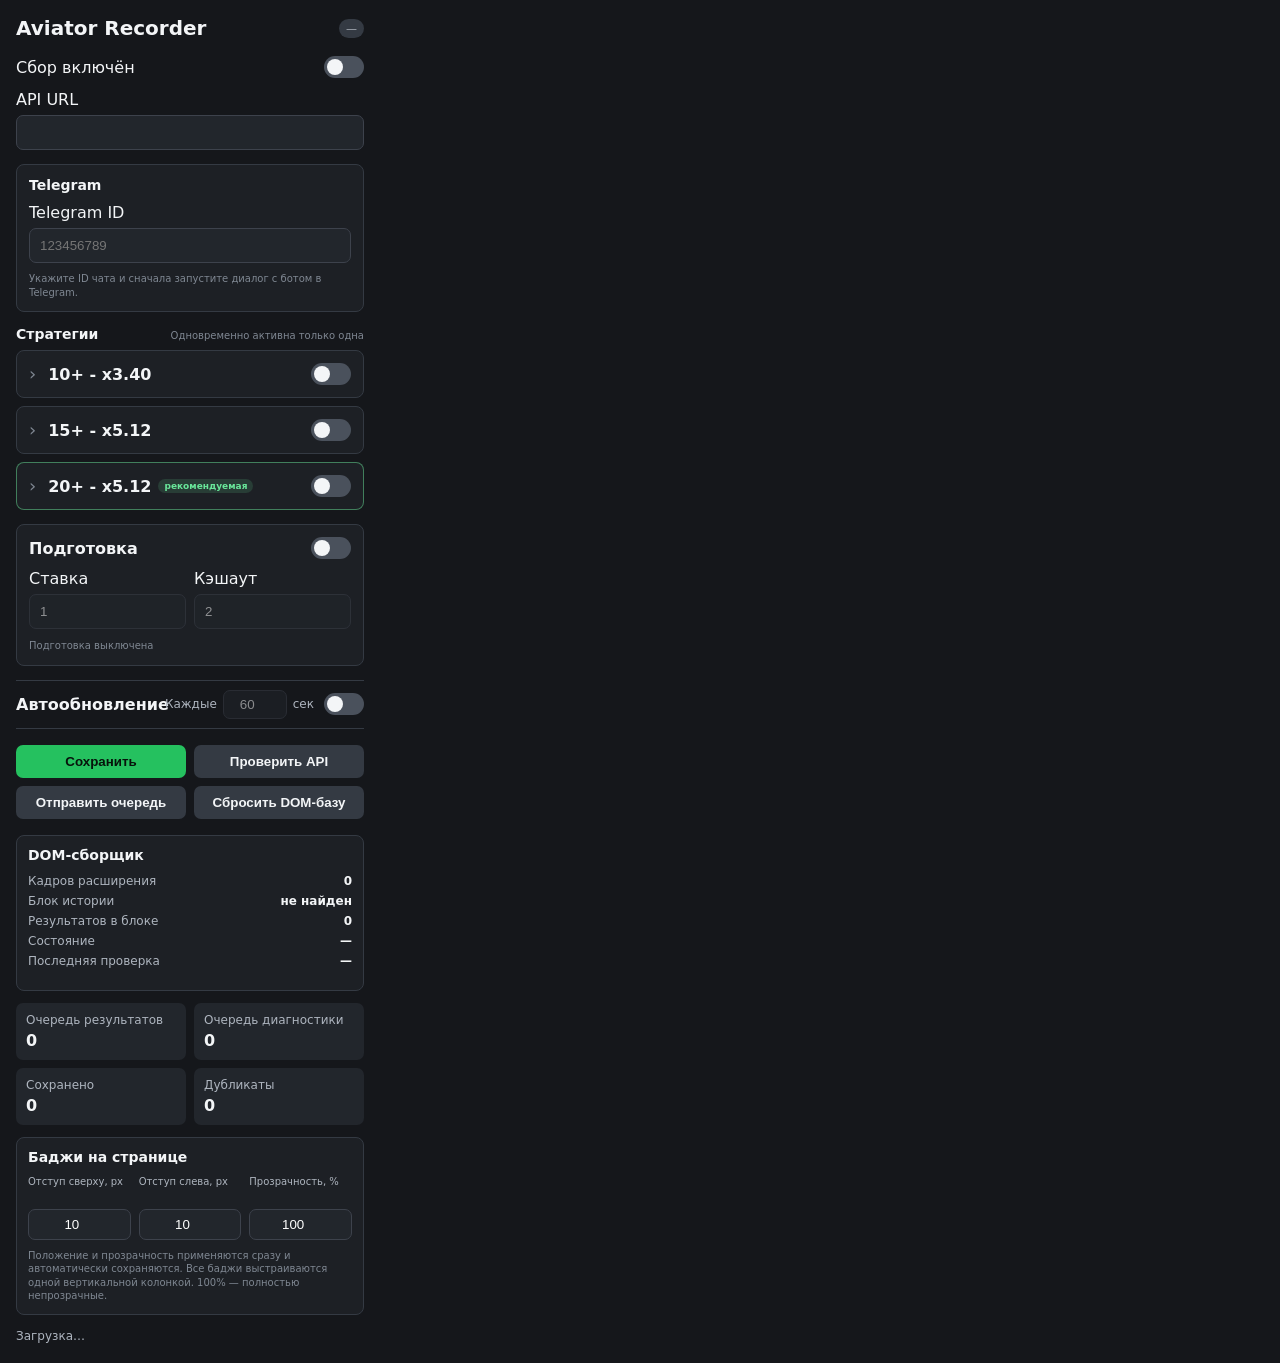
==== commit f22b1ed6: "Добавил 20+ / x5.12 / stop 11 в проект и расширение. Логика депозита теперь такая: минимальный депоз" ====
--- a/extension/src/popup/popup.html
+++ b/extension/src/popup/popup.html
@@ -106,6 +106,14 @@
             <small>Прибыль и достижение стопа отправляются автоматически.</small>
           </div>
 
+          <div class="strategy-statistics-box">
+            <strong>Статистика</strong>
+            <span id="strategyStatisticsX340">Нет данных</span>
+            <button id="strategyResetStatisticsX340" type="button" class="secondary strategy-reset-statistics">
+              Сбросить статистику
+            </button>
+          </div>
+
           <button id="strategyDescription" type="button" class="secondary strategy-description">
             Описание
           </button>
@@ -113,12 +121,9 @@
         </div>
       </details>
 
-      <details class="strategy-card strategy-card-recommended" id="strategyFifteenPlusX512Card">
+      <details class="strategy-card" id="strategyFifteenPlusX512Card">
         <summary class="strategy-card-summary">
-          <span class="strategy-card-title">
-            15+ - x5.12
-            <span class="strategy-recommended-badge">рекомендуемая</span>
-          </span>
+          <span class="strategy-card-title">15+ - x5.12</span>
           <label class="toggle-control strategy-summary-toggle" title="Включить стратегию">
             <input id="strategyFifteenPlusX512Enabled" type="checkbox">
             <span class="toggle-track" aria-hidden="true"></span>
@@ -188,10 +193,113 @@
             <small>Прибыль и достижение стопа отправляются автоматически.</small>
           </div>
 
+          <div class="strategy-statistics-box">
+            <strong>Статистика</strong>
+            <span id="strategyStatisticsX512">Нет данных</span>
+            <button id="strategyResetStatisticsX512" type="button" class="secondary strategy-reset-statistics">
+              Сбросить статистику
+            </button>
+          </div>
+
           <button id="strategyFifteenPlusX512Description" type="button" class="secondary strategy-description">
             Описание
           </button>
           <small id="strategyStatusX512">Стратегия выключена</small>
+        </div>
+      </details>
+
+      <details class="strategy-card strategy-card-recommended" id="strategyTwentyPlusX512Card">
+        <summary class="strategy-card-summary">
+          <span class="strategy-card-title">
+            20+ - x5.12
+            <span class="strategy-recommended-badge">рекомендуемая</span>
+          </span>
+          <label class="toggle-control strategy-summary-toggle" title="Включить стратегию">
+            <input id="strategyTwentyPlusX512Enabled" type="checkbox">
+            <span class="toggle-track" aria-hidden="true"></span>
+          </label>
+        </summary>
+
+        <div class="strategy-card-body">
+          <div class="strategy-summary">
+            <span>Сигнал: 20 результатов ≤ 5.12</span>
+            <span>Фиксированный стоп: 11 шагов · резерв депозита: 3 полных стопа</span>
+          </div>
+
+          <div class="strategy-deposit-apply-row">
+            <label class="field strategy-deposit-field">
+              <span>Стартовый депозит</span>
+              <input
+                id="strategyTwentyPlusX512StartingDeposit"
+                type="number"
+                min="13.41"
+                max="10000000"
+                step="0.01"
+                value="13.41"
+                inputmode="decimal"
+              >
+            </label>
+            <button id="strategyTwentyPlusX512ApplyDeposit" type="button">OK</button>
+          </div>
+          <small id="strategyTwentyPlusX512DepositNote" class="strategy-stop-details">
+            Минимум 13.41 = полный стоп 4.47 × 3. Нажмите OK, чтобы применить депозит и пересчитать ставку.
+          </small>
+
+          <div class="strategy-fixed-details">
+            <strong>Расчёт по депозиту</strong>
+            <span id="strategyTwentyPlusX512StopDetails"></span>
+          </div>
+
+          <div class="strategy-step-table-wrap">
+            <table class="strategy-step-table">
+              <thead>
+                <tr>
+                  <th>Шаг</th>
+                  <th>Ставка</th>
+                  <th>Минус</th>
+                  <th>Прибыль</th>
+                </tr>
+              </thead>
+              <tbody id="strategyTwentyPlusX512Steps"></tbody>
+            </table>
+          </div>
+
+          <div class="strategy-notification-settings">
+            <label class="switch-row notification-switch">
+              <span>Уведомить о серии</span>
+              <span class="toggle-control">
+                <input id="strategyTwentyPlusX512NotifySeriesEnabled" type="checkbox" disabled>
+                <span class="toggle-track" aria-hidden="true"></span>
+              </span>
+            </label>
+            <label class="field strategy-series-field">
+              <span>Последовательность результатов ≤ 5.12</span>
+              <input
+                id="strategyTwentyPlusX512NotifySeriesLength"
+                type="number"
+                min="1"
+                max="20"
+                step="1"
+                value="18"
+                inputmode="numeric"
+                disabled
+              >
+            </label>
+            <small>Прибыль и достижение стопа отправляются автоматически.</small>
+          </div>
+
+          <div class="strategy-statistics-box">
+            <strong>Статистика</strong>
+            <span id="strategyStatisticsX512Twenty">Нет данных</span>
+            <button id="strategyResetStatisticsX512Twenty" type="button" class="secondary strategy-reset-statistics">
+              Сбросить статистику
+            </button>
+          </div>
+
+          <button id="strategyTwentyPlusX512Description" type="button" class="secondary strategy-description">
+            Описание
+          </button>
+          <small id="strategyStatusX512Twenty">Стратегия выключена</small>
         </div>
       </details>
     </section>
@@ -372,6 +480,24 @@
     </ol>
   </dialog>
 
+
+  <dialog id="strategyTwentyPlusX512DescriptionDialog" class="strategy-dialog">
+    <div class="strategy-dialog-header">
+      <strong>20+ - x5.12</strong>
+      <button id="strategyTwentyPlusX512DescriptionClose" type="button" class="secondary">Закрыть</button>
+    </div>
+    <ol>
+      <li>Стратегия ждёт 20 последовательных результатов меньше либо равных 5.12.</li>
+      <li>На 18/20 автообновление приостанавливается, а интерфейс заранее готовится.</li>
+      <li>На 20/20 ставка размещается со следующего раунда с фиксированным кэшаутом 5.12.</li>
+      <li>Цикл завершается победой при результате строго выше 5.12 или стопом после проигрыша на 11-м шаге.</li>
+      <li>Каждая следующая ставка покрывает накопленный минус и даёт чистую прибыль не меньше стартовой ставки цикла.</li>
+      <li>Стартовый депозит должен покрывать три полных стопа. При базе 0.20 один стоп равен 4.47, поэтому минимальный депозит равен 13.41.</li>
+      <li>После нажатия OK расширение выбирает максимальную стартовую ставку с шагом 0.01, для которой полный стоп не превышает треть указанного депозита.</li>
+      <li>Стартовая ставка не реинвестируется автоматически и меняется только после применения нового стартового депозита.</li>
+    </ol>
+  </dialog>
+
   <script type="module" src="popup.js"></script>
 </body>
 </html>
--- a/extension/src/popup/popup.css
+++ b/extension/src/popup/popup.css
@@ -626,3 +626,78 @@
   color: #aeb5bf;
   font-size: 11px;
 }
+
+
+.strategy-statistics-box {
+  display: grid;
+  gap: 5px;
+  padding: 9px;
+  border: 1px solid #343a43;
+  border-radius: 7px;
+  background: #191c20;
+  color: #9aa2ad;
+  font-size: 10px;
+  line-height: 1.45;
+}
+
+.strategy-statistics-box strong {
+  color: #aeb5bf;
+  font-size: 11px;
+}
+
+.strategy-reset-statistics {
+  justify-self: start;
+  margin-top: 2px;
+}
+
+.strategy-deposit-apply-row {
+  display: grid;
+  grid-template-columns: minmax(0, 1fr) auto;
+  align-items: end;
+  gap: 8px;
+}
+
+.strategy-deposit-apply-row .field {
+  margin-bottom: 0;
+}
+
+.strategy-deposit-apply-row button {
+  min-width: 48px;
+  height: 34px;
+  padding: 7px 10px;
+}
+
+.strategy-step-table-wrap {
+  overflow-x: auto;
+  border: 1px solid #343a43;
+  border-radius: 7px;
+  background: #191c20;
+}
+
+.strategy-step-table {
+  width: 100%;
+  border-collapse: collapse;
+  font-size: 10px;
+  white-space: nowrap;
+}
+
+.strategy-step-table th,
+.strategy-step-table td {
+  padding: 6px 7px;
+  border-bottom: 1px solid #2b3037;
+  text-align: right;
+}
+
+.strategy-step-table th:first-child,
+.strategy-step-table td:first-child {
+  text-align: center;
+}
+
+.strategy-step-table th {
+  color: #aeb5bf;
+  font-weight: 600;
+}
+
+.strategy-step-table tbody tr:last-child td {
+  border-bottom: 0;
+}
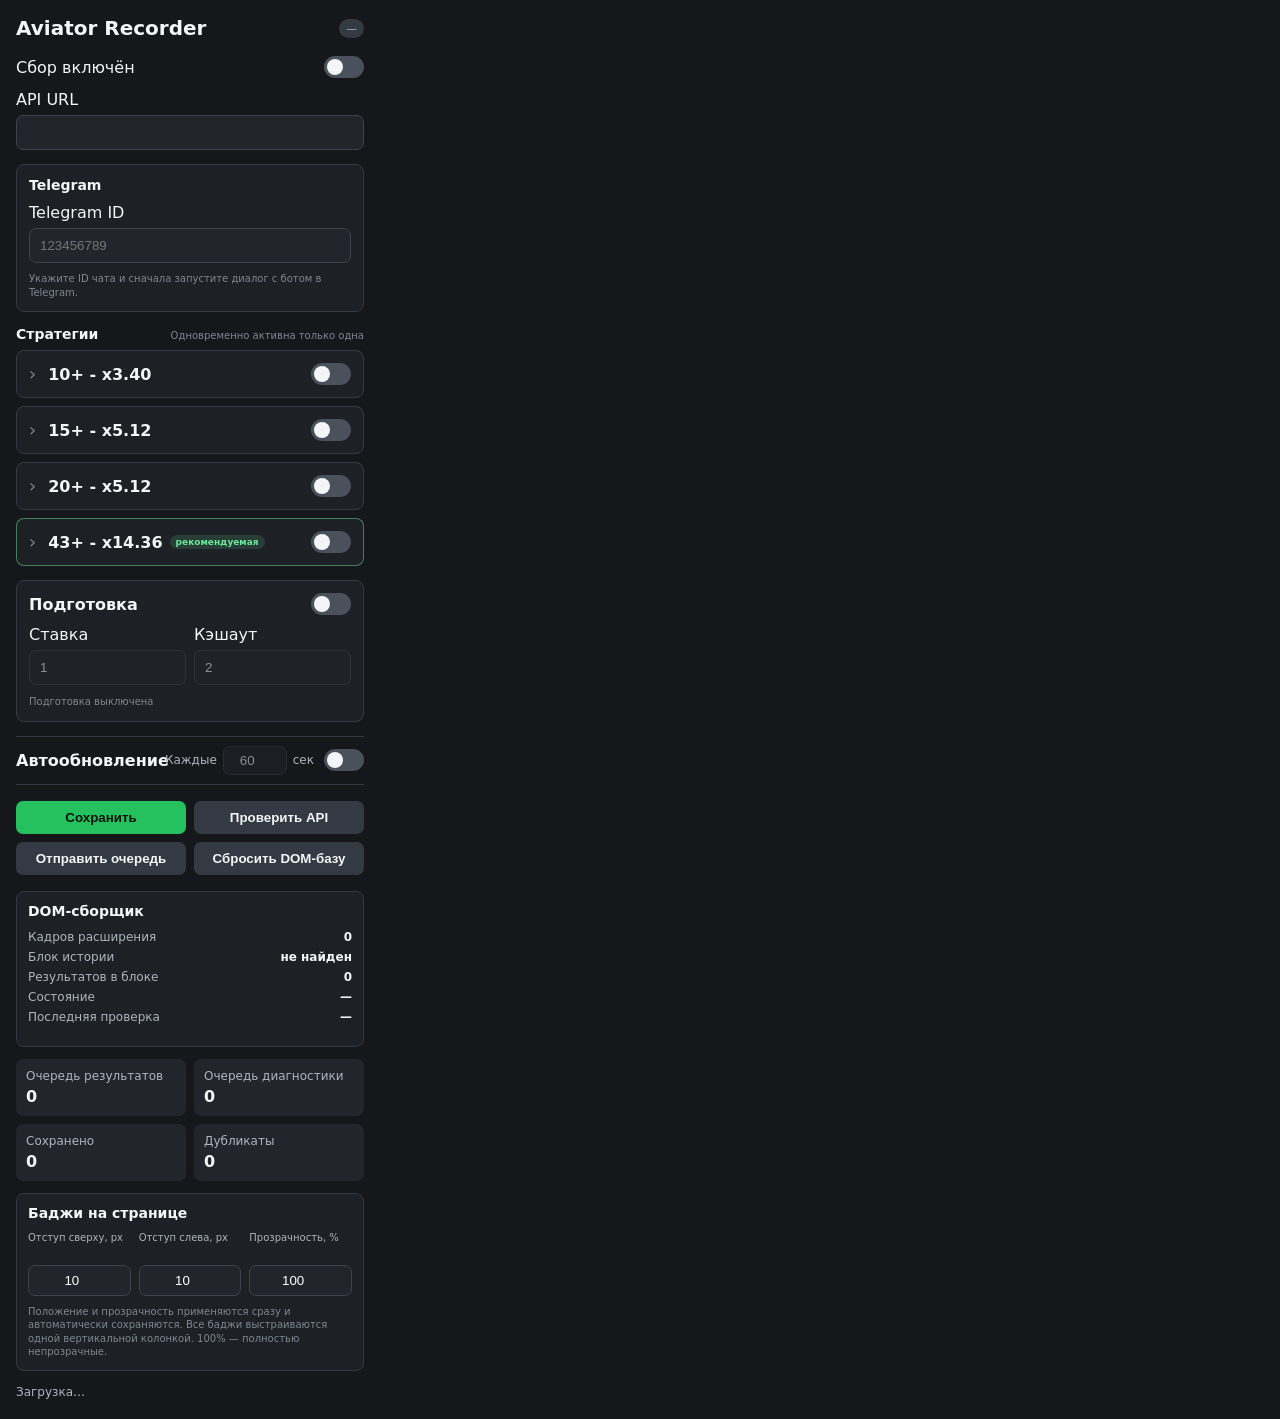
==== commit eae5282d: "стратегия 43+ — x14.36 — стоп 18; подготовка интерфейса на 41/43; минимальный депозит 25; депозит пр" ====
--- a/extension/src/popup/popup.html
+++ b/extension/src/popup/popup.html
@@ -208,12 +208,9 @@
         </div>
       </details>
 
-      <details class="strategy-card strategy-card-recommended" id="strategyTwentyPlusX512Card">
+      <details class="strategy-card" id="strategyTwentyPlusX512Card">
         <summary class="strategy-card-summary">
-          <span class="strategy-card-title">
-            20+ - x5.12
-            <span class="strategy-recommended-badge">рекомендуемая</span>
-          </span>
+          <span class="strategy-card-title">20+ - x5.12</span>
           <label class="toggle-control strategy-summary-toggle" title="Включить стратегию">
             <input id="strategyTwentyPlusX512Enabled" type="checkbox">
             <span class="toggle-track" aria-hidden="true"></span>
@@ -300,6 +297,106 @@
             Описание
           </button>
           <small id="strategyStatusX512Twenty">Стратегия выключена</small>
+        </div>
+      </details>
+
+      <details class="strategy-card strategy-card-recommended" id="strategyFortyThreePlusX1436Card">
+        <summary class="strategy-card-summary">
+          <span class="strategy-card-title">
+            43+ - x14.36
+            <span class="strategy-recommended-badge">рекомендуемая</span>
+          </span>
+          <label class="toggle-control strategy-summary-toggle" title="Включить стратегию">
+            <input id="strategyFortyThreePlusX1436Enabled" type="checkbox">
+            <span class="toggle-track" aria-hidden="true"></span>
+          </label>
+        </summary>
+
+        <div class="strategy-card-body">
+          <div class="strategy-summary">
+            <span>Сигнал: 43 результата ≤ 14.36</span>
+            <span>Фиксированный стоп: 18 шагов · исторический минимальный депозит: 25</span>
+          </div>
+
+          <div class="strategy-deposit-apply-row">
+            <label class="field strategy-deposit-field">
+              <span>Стартовый депозит</span>
+              <input
+                id="strategyFortyThreePlusX1436StartingDeposit"
+                type="number"
+                min="25"
+                max="10000000"
+                step="0.01"
+                value="25.00"
+                inputmode="decimal"
+              >
+            </label>
+            <button id="strategyFortyThreePlusX1436ApplyDeposit" type="button">OK</button>
+          </div>
+          <small id="strategyFortyThreePlusX1436DepositNote" class="strategy-stop-details">
+            Минимум 25 — округлённая историческая максимальная просадка 21.2776. Нажмите OK, чтобы применить депозит и пересчитать ставку.
+          </small>
+
+          <div class="strategy-fixed-details">
+            <strong>Расчёт по депозиту</strong>
+            <span id="strategyFortyThreePlusX1436StopDetails"></span>
+          </div>
+
+          <div class="strategy-step-table-wrap">
+            <table class="strategy-step-table">
+              <thead>
+                <tr>
+                  <th>Шаг</th>
+                  <th>Ставка</th>
+                  <th>Минус</th>
+                  <th>Прибыль</th>
+                </tr>
+              </thead>
+              <tbody id="strategyFortyThreePlusX1436Steps"></tbody>
+            </table>
+          </div>
+
+          <div class="strategy-notification-settings">
+            <label class="switch-row notification-switch">
+              <span>Уведомить о серии</span>
+              <span class="toggle-control">
+                <input id="strategyFortyThreePlusX1436NotifySeriesEnabled" type="checkbox" disabled>
+                <span class="toggle-track" aria-hidden="true"></span>
+              </span>
+            </label>
+            <label class="field strategy-series-field">
+              <span>Последовательность результатов ≤ 14.36</span>
+              <input
+                id="strategyFortyThreePlusX1436NotifySeriesLength"
+                type="number"
+                min="1"
+                max="43"
+                step="1"
+                value="41"
+                inputmode="numeric"
+                disabled
+              >
+            </label>
+            <small>Прибыль и достижение стопа отправляются автоматически.</small>
+          </div>
+
+          <div class="strategy-statistics-box">
+            <strong>Статистика</strong>
+            <span id="strategyStatisticsX1436">Нет данных</span>
+            <button id="strategyResetStatisticsX1436" type="button" class="secondary strategy-reset-statistics">
+              Сбросить статистику
+            </button>
+          </div>
+
+          <div class="strategy-actions-row">
+            <button id="strategyFortyThreePlusX1436Description" type="button" class="secondary strategy-description">
+              Описание
+            </button>
+            <button id="strategyFortyThreePlusX1436Historical" type="button" class="secondary strategy-description">
+              Исторические данные
+            </button>
+          </div>
+          <small id="strategyStatusX1436">Стратегия выключена</small>
         </div>
       </details>
     </section>
@@ -498,6 +595,49 @@
     </ol>
   </dialog>
 
+
+  <dialog id="strategyFortyThreePlusX1436DescriptionDialog" class="strategy-dialog">
+    <div class="strategy-dialog-header">
+      <strong>43+ - x14.36</strong>
+      <button id="strategyFortyThreePlusX1436DescriptionClose" type="button" class="secondary">Закрыть</button>
+    </div>
+    <ol>
+      <li>Стратегия ждёт 43 последовательных результата меньше либо равных 14.36.</li>
+      <li>На 41/43 автообновление приостанавливается, а интерфейс заранее готовится.</li>
+      <li>На 43/43 ставка размещается со следующего раунда с фиксированным кэшаутом 14.36.</li>
+      <li>Цикл завершается победой при результате строго выше 14.36 или стопом после проигрыша на 18-м шаге.</li>
+      <li>Каждая следующая ставка покрывает накопленный минус и даёт чистую прибыль не меньше стартовой ставки цикла.</li>
+      <li>Минимальный депозит установлен равным 25 — это округлённая вверх историческая максимальная просадка 21.2776.</li>
+      <li>При депозите 25 стартовая ставка равна 0.20. После нажатия OK ставка масштабируется с шагом 0.01 так, чтобы относительный риск полного стопа не превышал базовый уровень 3.85 / 25.</li>
+      <li>Стартовая ставка меняется только после применения нового депозита кнопкой OK.</li>
+    </ol>
+  </dialog>
+
+  <dialog id="strategyFortyThreePlusX1436HistoricalDialog" class="strategy-dialog">
+    <div class="strategy-dialog-header">
+      <strong>Исторические данные · 43+ - x14.36</strong>
+      <button id="strategyFortyThreePlusX1436HistoricalClose" type="button" class="secondary">Закрыть</button>
+    </div>
+    <p class="strategy-history-period">
+      Период: <strong>25.07.2026 21:17:25.898 — 10.08.2026 23:14:02.864</strong><br>
+      Выборка: <strong>64 444 результата</strong>.
+    </p>
+    <ul class="strategy-history-list">
+      <li>Итоговая прибыль: <strong>+89,1464</strong></li>
+      <li>Максимальная просадка: <strong>21,2776</strong></li>
+      <li>Циклов: <strong>230</strong></li>
+      <li>Реальных стопов: <strong>48</strong></li>
+      <li>Полный стоп при ставке 0,20: <strong>3,85</strong></li>
+      <li>Старая часть: <strong>+56,5008</strong></li>
+      <li>Новые данные: <strong>+32,6456</strong></li>
+      <li>Первая половина новых данных: <strong>+10,8104</strong></li>
+      <li>Вторая половина новых данных: <strong>+21,8352</strong></li>
+      <li>Положительных временных блоков: <strong>8 из 8</strong></li>
+      <li>Худший блок: <strong>+2,8396</strong></li>
+    </ul>
+    <p class="strategy-history-note">Исторические показатели не гарантируют будущий результат.</p>
+  </dialog>
+
   <script type="module" src="popup.js"></script>
 </body>
 </html>
--- a/extension/src/popup/popup.css
+++ b/extension/src/popup/popup.css
@@ -701,3 +701,30 @@
 .strategy-step-table tbody tr:last-child td {
   border-bottom: 0;
 }
+
+
+.strategy-actions-row {
+  display: flex;
+  gap: 8px;
+  flex-wrap: wrap;
+}
+
+.strategy-history-period,
+.strategy-history-note {
+  margin: 12px 0 0;
+  color: #d3d8df;
+  font-size: 12px;
+  line-height: 1.45;
+}
+
+.strategy-history-list {
+  margin: 12px 0 0;
+  padding-left: 20px;
+  color: #d3d8df;
+  font-size: 12px;
+  line-height: 1.45;
+}
+
+.strategy-history-list li + li {
+  margin-top: 6px;
+}
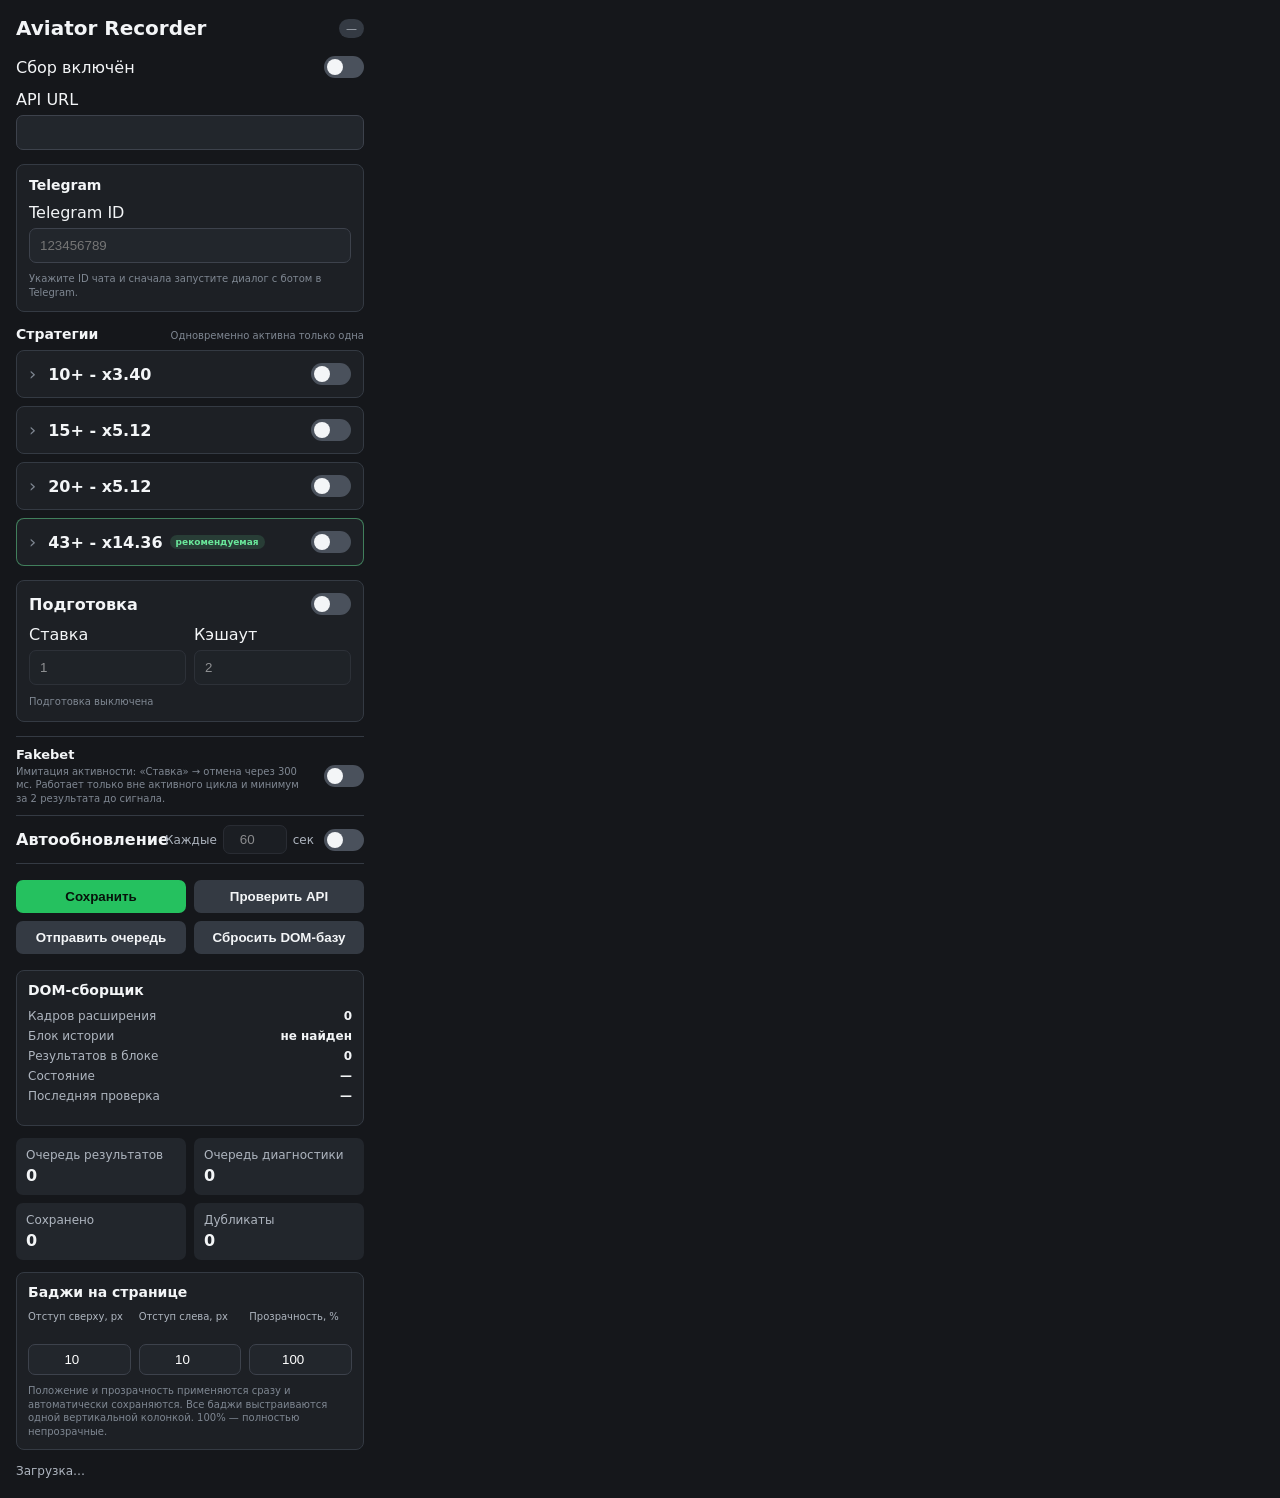
==== commit f8694b99: "fakebet. Работает с ошибками" ====
--- a/extension/src/popup/popup.html
+++ b/extension/src/popup/popup.html
@@ -438,6 +438,17 @@
         </label>
       </div>
       <small id="preparationStatus">Подготовка выключена</small>
+    </section>
+
+    <section class="fakebet-row" aria-labelledby="fakebet-title">
+      <div class="fakebet-copy">
+        <strong id="fakebet-title">Fakebet</strong>
+        <small>Имитация активности: «Ставка» → отмена через 300 мс. Работает только вне активного цикла и минимум за 2 результата до сигнала.</small>
+      </div>
+      <label class="toggle-control" title="Включить fakebet">
+        <input id="fakeBetEnabled" type="checkbox" aria-label="Fakebet">
+        <span class="toggle-track" aria-hidden="true"></span>
+      </label>
     </section>
 
     <section class="reload-row" aria-labelledby="reload-title">
--- a/extension/src/popup/popup.css
+++ b/extension/src/popup/popup.css
@@ -231,12 +231,37 @@
   gap: 8px;
 }
 
+.fakebet-row {
+  display: grid;
+  grid-template-columns: 1fr auto;
+  align-items: center;
+  gap: 12px;
+  margin-top: 14px;
+  padding: 10px 0;
+  border-top: 1px solid #343a43;
+}
+
+.fakebet-copy {
+  display: grid;
+  gap: 3px;
+}
+
+.fakebet-copy strong {
+  font-size: 13px;
+}
+
+.fakebet-copy small {
+  color: #7f8792;
+  font-size: 10px;
+  line-height: 1.35;
+}
+
 .reload-row {
   display: grid;
   grid-template-columns: auto 1fr auto;
   align-items: center;
   gap: 10px;
-  margin-top: 14px;
+  margin-top: 0;
   padding: 9px 0;
   border-top: 1px solid #343a43;
   border-bottom: 1px solid #343a43;
